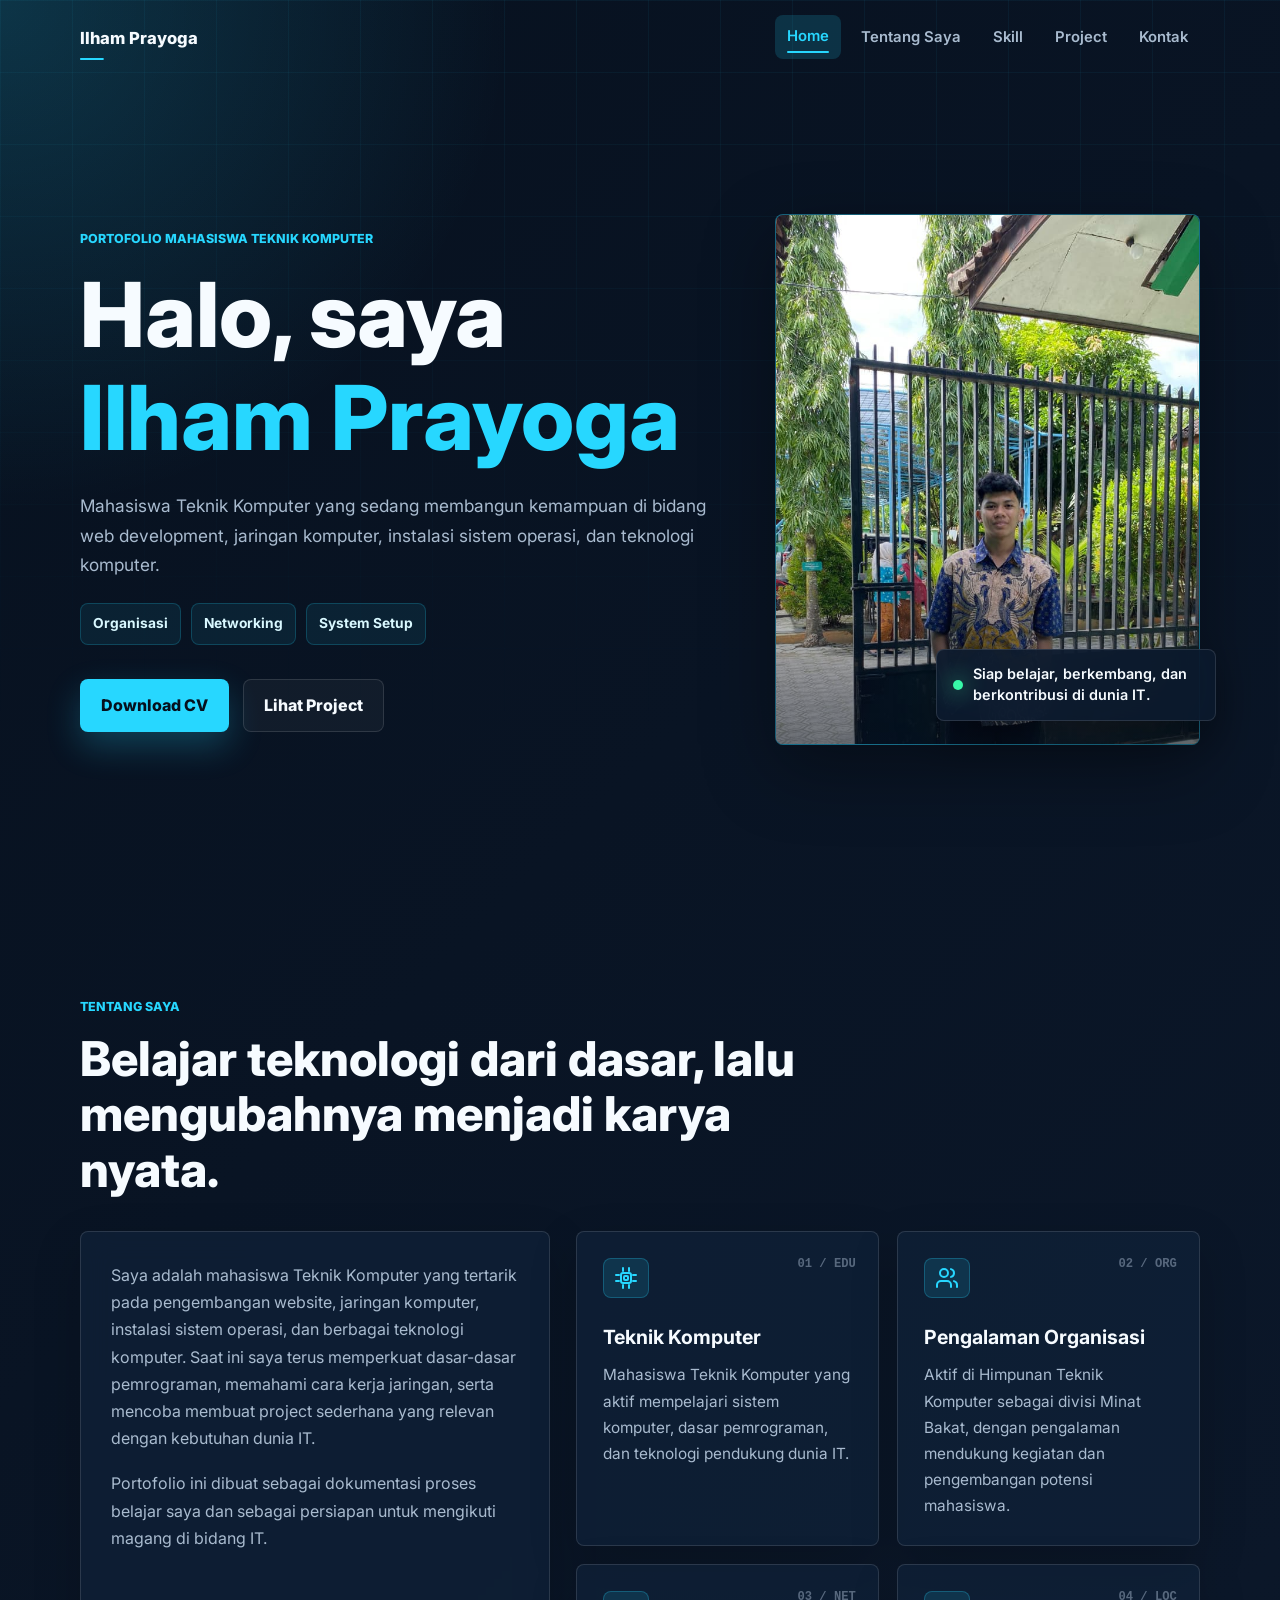
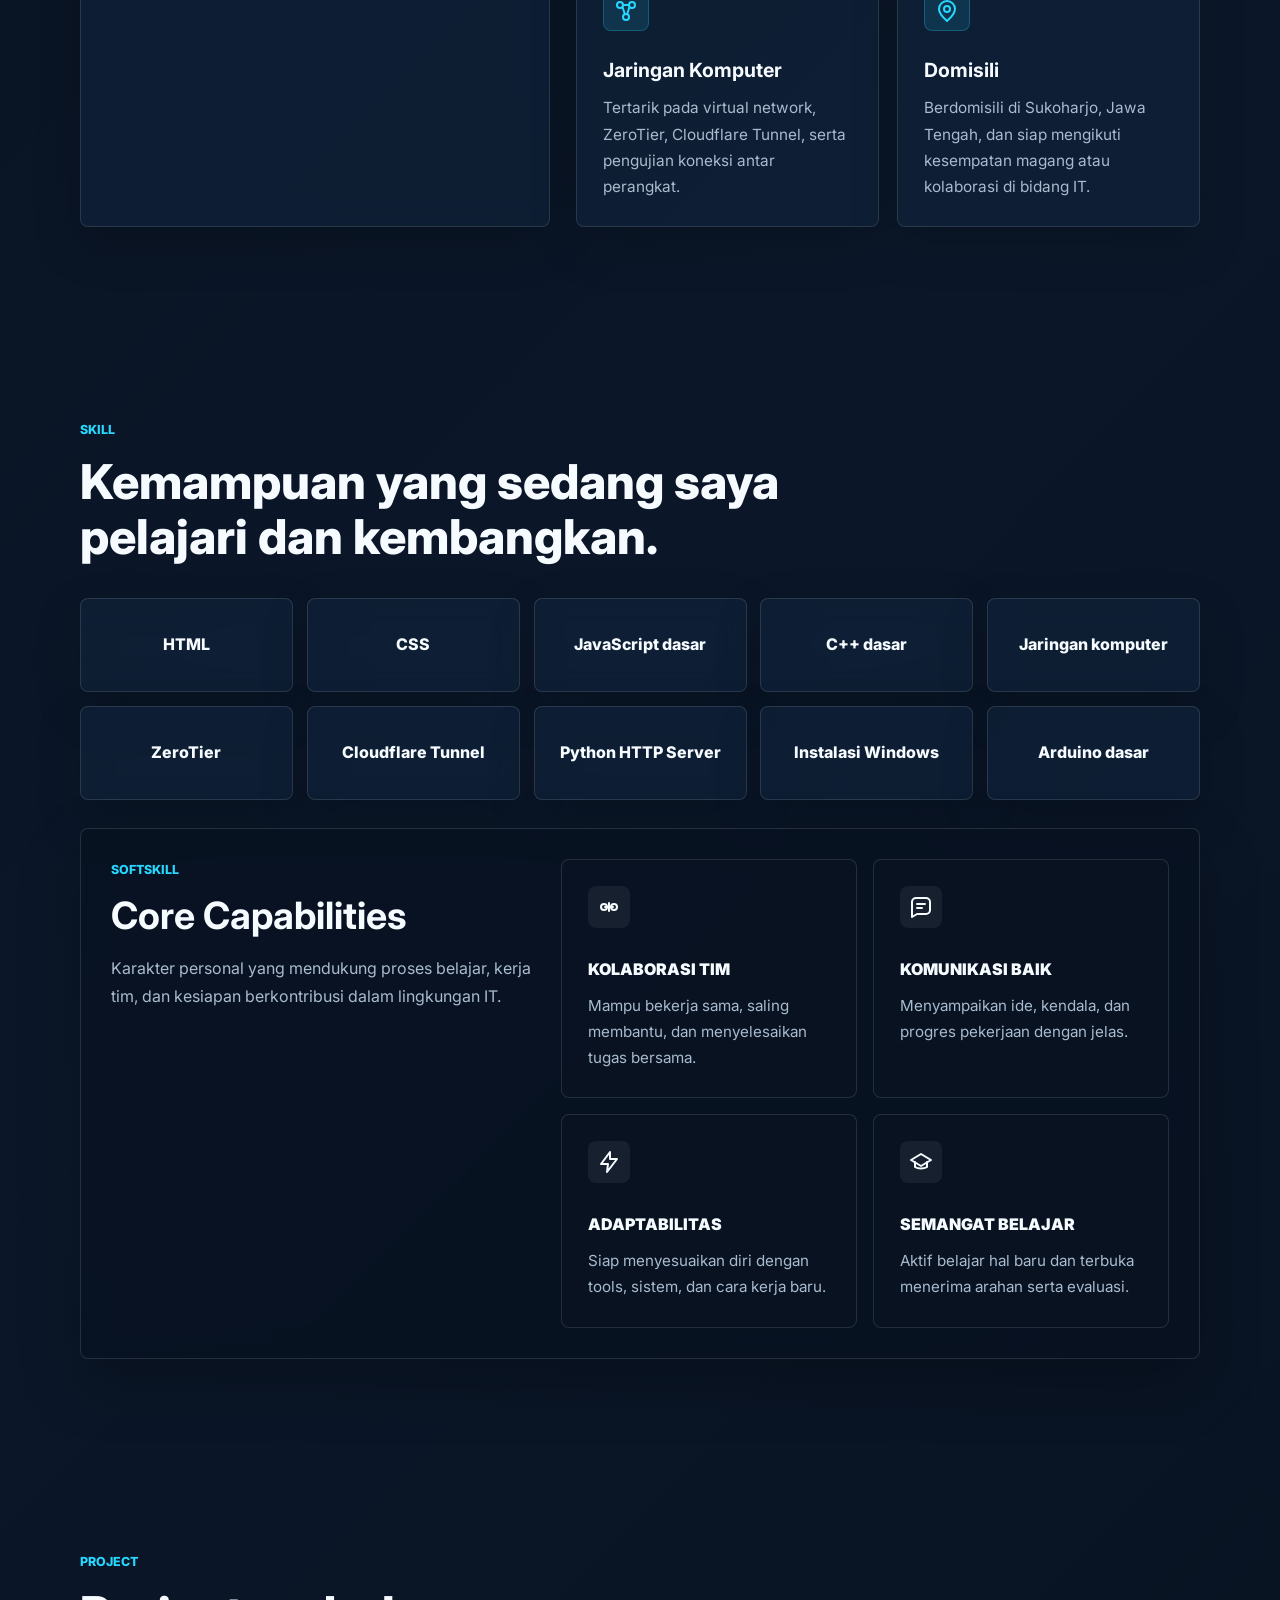
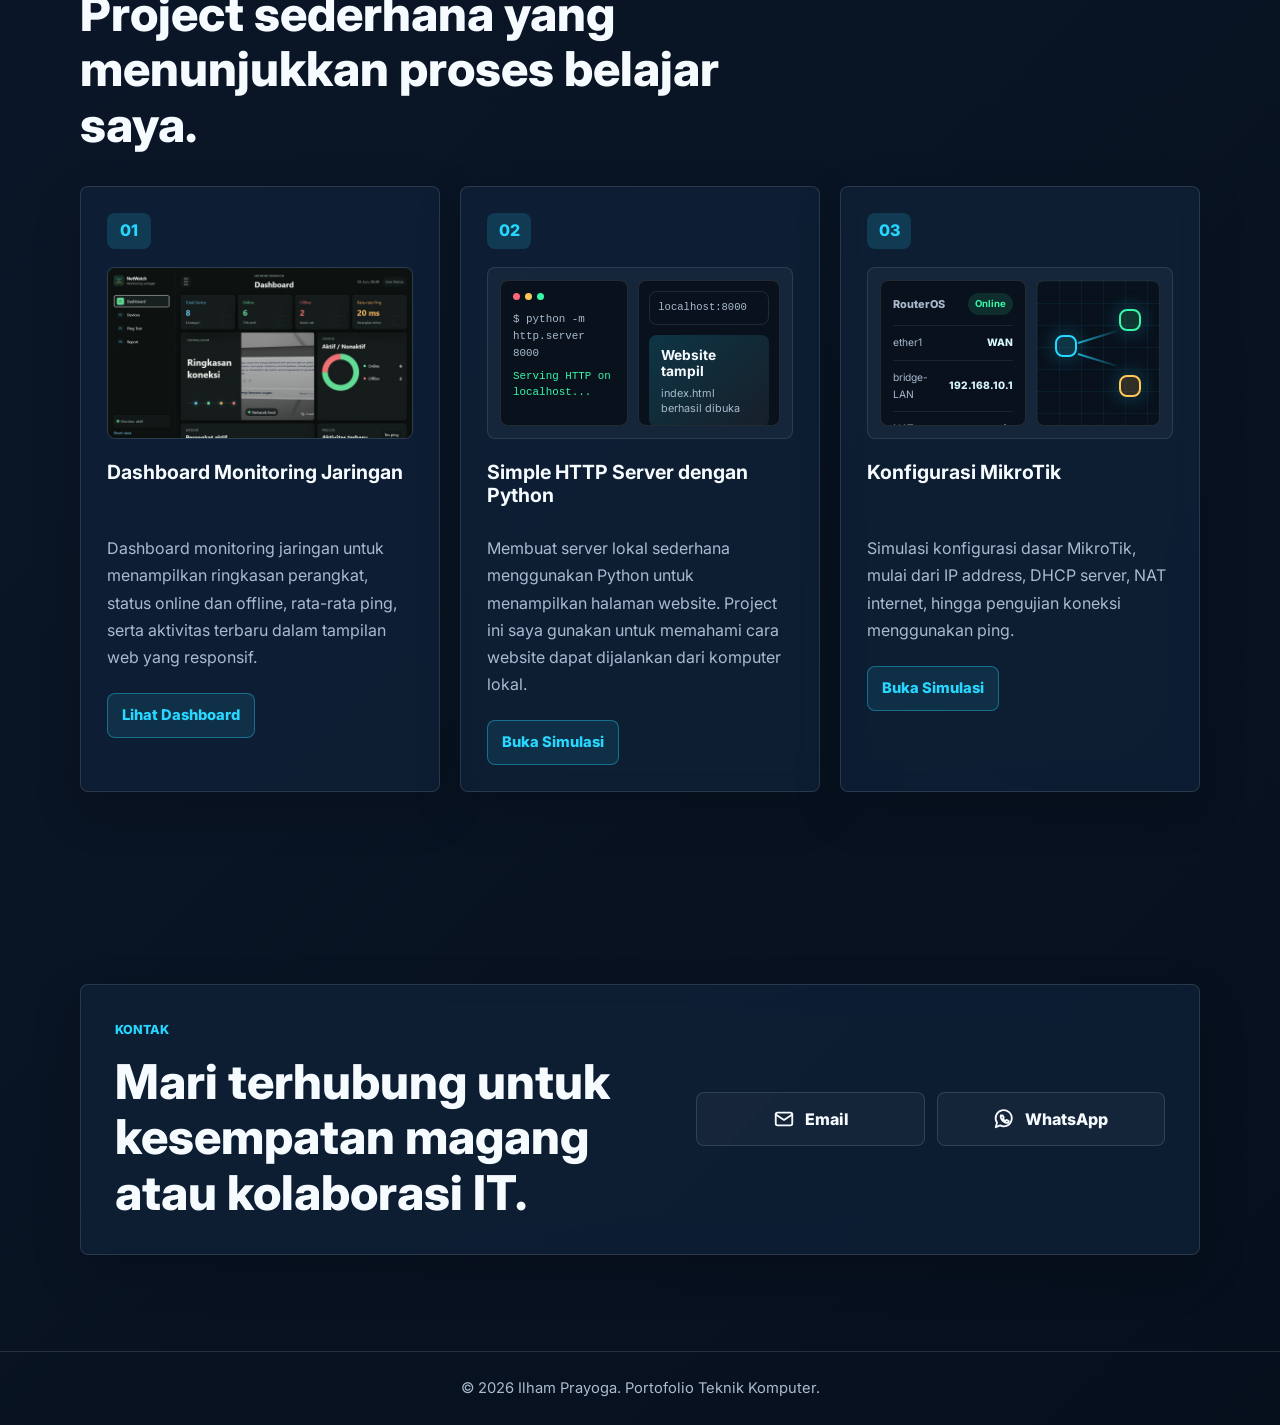
==== index.html @ 969722b9 "Add files via upload" ====
<!DOCTYPE html>
<html lang="id">
<head>
  <meta charset="UTF-8">
  <meta name="viewport" content="width=device-width, initial-scale=1.0">
  <title>Ilham Prayoga | Portofolio Teknik Komputer</title>
  <link rel="preconnect" href="https://fonts.googleapis.com">
  <link rel="preconnect" href="https://fonts.gstatic.com" crossorigin>
  <link href="https://fonts.googleapis.com/css2?family=Inter:wght@400;500;600;700;800&display=swap" rel="stylesheet">
  <link rel="stylesheet" href="style.css">
</head>
<body>
  <div class="scroll-progress" aria-hidden="true"></div>

  <header class="site-header">
    <nav class="navbar">
      <a href="#home" class="brand">Ilham Prayoga</a>

      <button class="menu-toggle" type="button" aria-label="Buka menu" aria-expanded="false">
        <span></span>
        <span></span>
        <span></span>
      </button>

      <div class="nav-links">
        <a href="#home">Home</a>
        <a href="#tentang">Tentang Saya</a>
        <a href="#skill">Skill</a>
        <a href="#project">Project</a>
        <a href="#kontak">Kontak</a>
      </div>
    </nav>
  </header>

  <main>
    <section id="home" class="hero section">
      <div class="hero-content reveal reveal-left">
        <p class="eyebrow">Portofolio Mahasiswa Teknik Komputer</p>
        <h1>Halo, saya <span>Ilham Prayoga</span></h1>
        <p class="hero-description">
          Mahasiswa Teknik Komputer yang sedang membangun kemampuan di bidang web development,
          jaringan komputer, instalasi sistem operasi, dan teknologi komputer.
        </p>

        <div class="hero-tags" aria-label="Fokus pembelajaran">
          <span>Organisasi</span>
          <span>Networking</span>
          <span>System Setup</span>
        </div>

        <div class="hero-actions">
          <a class="btn btn-primary" href="assets/CV%20Ilham%20Prayoga.pdf" download="CV Ilham Prayoga.pdf">Download CV</a>
          <a class="btn btn-secondary" href="#project">Lihat Project</a>
        </div>
      </div>

      <div class="hero-visual reveal reveal-right">
        <div class="profile-frame">
          <img src="assets/profile.jpeg" alt="Foto profil Ilham Prayoga">
        </div>
        <div class="status-card">
          <span class="status-dot"></span>
          Siap belajar, berkembang, dan berkontribusi di dunia IT.
        </div>
      </div>
    </section>

    <section id="tentang" class="section about">
      <div class="section-heading reveal reveal-left">
        <p class="eyebrow">Tentang Saya</p>
        <h2>Belajar teknologi dari dasar, lalu mengubahnya menjadi karya nyata.</h2>
      </div>

      <div class="about-grid">
        <article class="about-text reveal reveal-left">
          <p>
            Saya adalah mahasiswa Teknik Komputer yang tertarik pada pengembangan website,
            jaringan komputer, instalasi sistem operasi, dan berbagai teknologi komputer.
            Saat ini saya terus memperkuat dasar-dasar pemrograman, memahami cara kerja jaringan,
            serta mencoba membuat project sederhana yang relevan dengan kebutuhan dunia IT.
          </p>
          <p>
            Portofolio ini dibuat sebagai dokumentasi proses belajar saya dan sebagai persiapan
            untuk mengikuti magang di bidang IT.
          </p>
        </article>

        <div class="about-points reveal reveal-right" aria-label="Ringkasan profil">
          <article class="about-point-card reveal reveal-scale">
            <span class="point-index">01 / EDU</span>
            <span class="point-icon" aria-hidden="true">
              <svg viewBox="0 0 24 24">
                <rect x="7" y="7" width="10" height="10" rx="2"></rect>
                <rect x="10" y="10" width="4" height="4" rx="1"></rect>
                <path d="M9 2v3"></path>
                <path d="M15 2v3"></path>
                <path d="M9 19v3"></path>
                <path d="M15 19v3"></path>
                <path d="M2 9h3"></path>
                <path d="M2 15h3"></path>
                <path d="M19 9h3"></path>
                <path d="M19 15h3"></path>
              </svg>
            </span>
            <h3>Teknik Komputer</h3>
            <p>
              Mahasiswa Teknik Komputer yang aktif mempelajari sistem komputer,
              dasar pemrograman, dan teknologi pendukung dunia IT.
            </p>
          </article>

          <article class="about-point-card reveal reveal-scale">
            <span class="point-index">02 / ORG</span>
            <span class="point-icon" aria-hidden="true">
              <svg viewBox="0 0 24 24">
                <path d="M16 21v-2a4 4 0 0 0-4-4H6a4 4 0 0 0-4 4v2"></path>
                <circle cx="9" cy="7" r="4"></circle>
                <path d="M22 21v-2a4 4 0 0 0-3-3.87"></path>
                <path d="M16 3.13a4 4 0 0 1 0 7.75"></path>
              </svg>
            </span>
            <h3>Pengalaman Organisasi</h3>
            <p>
              Aktif di Himpunan Teknik Komputer sebagai divisi Minat Bakat,
              dengan pengalaman mendukung kegiatan dan pengembangan potensi mahasiswa.
            </p>
          </article>

          <article class="about-point-card reveal reveal-scale">
            <span class="point-index">03 / NET</span>
            <span class="point-icon" aria-hidden="true">
              <svg viewBox="0 0 24 24">
                <circle cx="6" cy="6" r="3"></circle>
                <circle cx="18" cy="6" r="3"></circle>
                <circle cx="12" cy="18" r="3"></circle>
                <path d="M8.6 8.2 10.8 15"></path>
                <path d="M15.4 8.2 13.2 15"></path>
                <path d="M9 6h6"></path>
              </svg>
            </span>
            <h3>Jaringan Komputer</h3>
            <p>
              Tertarik pada virtual network, ZeroTier, Cloudflare Tunnel,
              serta pengujian koneksi antar perangkat.
            </p>
          </article>

          <article class="about-point-card reveal reveal-scale">
            <span class="point-index">04 / LOC</span>
            <span class="point-icon" aria-hidden="true">
              <svg viewBox="0 0 24 24">
                <path d="M20 10c0 5-8 12-8 12S4 15 4 10a8 8 0 0 1 16 0Z"></path>
                <circle cx="12" cy="10" r="3"></circle>
              </svg>
            </span>
            <h3>Domisili</h3>
            <p>
              Berdomisili di Sukoharjo, Jawa Tengah, dan siap mengikuti kesempatan
              magang atau kolaborasi di bidang IT.
            </p>
          </article>
        </div>
      </div>
    </section>

    <section id="skill" class="section skills">
      <div class="section-heading reveal reveal-left">
        <p class="eyebrow">Skill</p>
        <h2>Kemampuan yang sedang saya pelajari dan kembangkan.</h2>
      </div>

      <div class="skill-grid">
        <div class="skill-card reveal reveal-scale">HTML</div>
        <div class="skill-card reveal reveal-scale">CSS</div>
        <div class="skill-card reveal reveal-scale">JavaScript dasar</div>
        <div class="skill-card reveal reveal-scale">C++ dasar</div>
        <div class="skill-card reveal reveal-scale">Jaringan komputer</div>
        <div class="skill-card reveal reveal-scale">ZeroTier</div>
        <div class="skill-card reveal reveal-scale">Cloudflare Tunnel</div>
        <div class="skill-card reveal reveal-scale">Python HTTP Server</div>
        <div class="skill-card reveal reveal-scale">Instalasi Windows</div>
        <div class="skill-card reveal reveal-scale">Arduino dasar</div>
      </div>

      <div class="softskill-panel reveal reveal-up">
        <div class="softskill-intro">
          <p class="eyebrow">Softskill</p>
          <h3>Core Capabilities</h3>
          <p>
            Karakter personal yang mendukung proses belajar, kerja tim,
            dan kesiapan berkontribusi dalam lingkungan IT.
          </p>
        </div>

        <div class="softskill-grid">
          <article class="softskill-card reveal reveal-scale">
            <span class="softskill-icon" aria-hidden="true">
              <svg viewBox="0 0 24 24">
                <path d="M8 12h8"></path>
                <path d="M12 8v8"></path>
                <circle cx="7" cy="12" r="3"></circle>
                <circle cx="17" cy="12" r="3"></circle>
              </svg>
            </span>
            <h4>Kolaborasi Tim</h4>
            <p>Mampu bekerja sama, saling membantu, dan menyelesaikan tugas bersama.</p>
          </article>

          <article class="softskill-card reveal reveal-scale">
            <span class="softskill-icon" aria-hidden="true">
              <svg viewBox="0 0 24 24">
                <path d="M21 15a4 4 0 0 1-4 4H8l-5 3V7a4 4 0 0 1 4-4h10a4 4 0 0 1 4 4Z"></path>
                <path d="M8 9h8"></path>
                <path d="M8 13h5"></path>
              </svg>
            </span>
            <h4>Komunikasi Baik</h4>
            <p>Menyampaikan ide, kendala, dan progres pekerjaan dengan jelas.</p>
          </article>

          <article class="softskill-card reveal reveal-scale">
            <span class="softskill-icon" aria-hidden="true">
              <svg viewBox="0 0 24 24">
                <path d="M13 2 4 14h7l-1 8 10-13h-7Z"></path>
              </svg>
            </span>
            <h4>Adaptabilitas</h4>
            <p>Siap menyesuaikan diri dengan tools, sistem, dan cara kerja baru.</p>
          </article>

          <article class="softskill-card reveal reveal-scale">
            <span class="softskill-icon" aria-hidden="true">
              <svg viewBox="0 0 24 24">
                <path d="M22 10 12 4 2 10l10 6 10-6Z"></path>
                <path d="M6 12v5c3 2 9 2 12 0v-5"></path>
              </svg>
            </span>
            <h4>Semangat Belajar</h4>
            <p>Aktif belajar hal baru dan terbuka menerima arahan serta evaluasi.</p>
          </article>
        </div>
      </div>
    </section>

    <section id="project" class="section projects">
      <div class="section-heading reveal reveal-left">
        <p class="eyebrow">Project</p>
        <h2>Project sederhana yang menunjukkan proses belajar saya.</h2>
      </div>

      <div class="project-grid">
        <article class="project-card reveal reveal-up">
          <span class="project-number">01</span>
          <div class="project-preview">
            <img src="assets/dashboard.png" alt="Preview dashboard monitoring jaringan NetWatch">
          </div>
          <h3>Dashboard Monitoring Jaringan</h3>
          <p>
            Dashboard monitoring jaringan untuk menampilkan ringkasan perangkat, status online
            dan offline, rata-rata ping, serta aktivitas terbaru dalam tampilan web yang responsif.
          </p>
          <a class="project-link" href="https://monitoring-jaringan-tau.vercel.app/" target="_blank" rel="noopener">
            Lihat Dashboard
          </a>
        </article>

        <article class="project-card reveal reveal-up">
          <span class="project-number">02</span>
          <div class="project-preview server-preview" aria-hidden="true">
            <div class="server-terminal">
              <span></span>
              <span></span>
              <span></span>
              <p>$ python -m http.server 8000</p>
              <p>Serving HTTP on localhost...</p>
            </div>
            <div class="server-browser">
              <div class="mini-address">localhost:8000</div>
              <div class="mini-page">
                <strong>Website tampil</strong>
                <small>index.html berhasil dibuka</small>
              </div>
            </div>
          </div>
          <h3>Simple HTTP Server dengan Python</h3>
          <p>
            Membuat server lokal sederhana menggunakan Python untuk menampilkan halaman website.
            Project ini saya gunakan untuk memahami cara website dapat dijalankan dari komputer lokal.
          </p>
          <a class="project-link" href="simulasi-http-server.html">
            Buka Simulasi
          </a>
        </article>

        <article class="project-card reveal reveal-up">
          <span class="project-number">03</span>
          <div class="project-preview mikrotik-preview" aria-hidden="true">
            <div class="router-panel">
              <div class="router-top">
                <span>RouterOS</span>
                <strong>Online</strong>
              </div>
              <div class="router-row">
                <span>ether1</span>
                <b>WAN</b>
              </div>
              <div class="router-row">
                <span>bridge-LAN</span>
                <b>192.168.10.1</b>
              </div>
              <div class="router-row">
                <span>NAT</span>
                <b>masquerade</b>
              </div>
            </div>
            <div class="router-map">
              <span class="router-node main-node"></span>
              <span class="router-line line-a"></span>
              <span class="router-line line-b"></span>
              <span class="router-node node-a"></span>
              <span class="router-node node-b"></span>
            </div>
          </div>
          <h3>Konfigurasi MikroTik</h3>
          <p>
            Simulasi konfigurasi dasar MikroTik, mulai dari IP address, DHCP server,
            NAT internet, hingga pengujian koneksi menggunakan ping.
          </p>
          <a class="project-link" href="simulasi-mikrotik.html">
            Buka Simulasi
          </a>
        </article>
      </div>
    </section>

    <section id="kontak" class="section contact">
      <div class="contact-panel reveal reveal-scale">
        <div>
          <p class="eyebrow">Kontak</p>
          <h2>Mari terhubung untuk kesempatan magang atau kolaborasi IT.</h2>
        </div>

        <div class="contact-links">
          <a href="https://mail.google.com/mail/?view=cm&fs=1&to=ilhamprayoga233@gmail.com" target="_blank" rel="noopener">
            <svg viewBox="0 0 24 24" aria-hidden="true">
              <rect x="3" y="5" width="18" height="14" rx="2"></rect>
              <path d="m3 7 9 6 9-6"></path>
            </svg>
            Email
          </a>
          <a href="https://wa.me/6283840538680" target="_blank" rel="noopener">
            <svg viewBox="0 0 24 24" aria-hidden="true">
              <path d="M3 21 4.4 16.1A8.8 8.8 0 1 1 7.7 19L3 21Z"></path>
              <path d="M9.2 8.7c.2-.5.4-.5.7-.5h.5c.2 0 .4.1.5.4l.7 1.6c.1.3.1.5-.1.7l-.4.5c-.1.1-.2.3 0 .5.5.9 1.3 1.7 2.3 2.2.2.1.4.1.5-.1l.6-.7c.2-.2.4-.2.7-.1l1.6.8c.3.1.4.3.4.6v.4c0 .4-.2.7-.5.9-.6.4-1.5.5-2.5.2-2.7-.8-4.9-3-5.7-5.7-.3-1-.2-1.8.2-2.5Z"></path>
            </svg>
            WhatsApp
          </a>
        </div>
      </div>
    </section>
  </main>

  <footer class="footer">
    <p>&copy; 2026 Ilham Prayoga. Portofolio Teknik Komputer.</p>
  </footer>

  <script src="script.js"></script>
</body>
</html>
---- style.css ----
:root {
  --bg: #07111f;
  --bg-soft: #0c1a2e;
  --panel: #10223a;
  --panel-light: #173453;
  --text: #f6fbff;
  --muted: #a9bbcf;
  --cyan: #27d7ff;
  --cyan-soft: rgba(39, 215, 255, 0.16);
  --line: rgba(255, 255, 255, 0.12);
  --shadow: 0 24px 70px rgba(0, 0, 0, 0.34);
  --smooth: cubic-bezier(0.22, 1, 0.36, 1);
}

* {
  box-sizing: border-box;
  margin: 0;
  padding: 0;
}

html {
  scroll-behavior: smooth;
}

body {
  position: relative;
  overflow-x: hidden;
  min-height: 100vh;
  background:
    radial-gradient(circle at top left, rgba(39, 215, 255, 0.18), transparent 32rem),
    linear-gradient(135deg, #07111f 0%, #0b1729 48%, #06101d 100%);
  color: var(--text);
  font-family: "Inter", Arial, sans-serif;
  line-height: 1.7;
}

body::before {
  position: fixed;
  inset: 0;
  z-index: 0;
  pointer-events: none;
  content: "";
  background-image:
    linear-gradient(rgba(39, 215, 255, 0.08) 1px, transparent 1px),
    linear-gradient(90deg, rgba(39, 215, 255, 0.08) 1px, transparent 1px);
  background-size: 72px 72px;
  mask-image: linear-gradient(180deg, rgba(0, 0, 0, 0.7), transparent 82%);
}

body.menu-open {
  overflow: hidden;
}

a {
  color: inherit;
  text-decoration: none;
}

img,
video {
  display: block;
  max-width: 100%;
}

main,
.footer {
  position: relative;
  z-index: 1;
}

.scroll-progress {
  position: fixed;
  top: 0;
  left: 0;
  z-index: 200;
  width: 100%;
  height: 3px;
  background: linear-gradient(90deg, var(--cyan), #8bf3ff);
  box-shadow: 0 0 18px rgba(39, 215, 255, 0.62);
  transform: scaleX(0);
  transform-origin: left;
}

.site-header {
  position: fixed;
  top: 0;
  z-index: 100;
  width: 100%;
  border-bottom: 1px solid transparent;
  transition: background 0.35s ease, border-color 0.35s ease, box-shadow 0.35s ease;
}

.site-header.scrolled {
  background: rgba(7, 17, 31, 0.88);
  border-color: var(--line);
  box-shadow: 0 14px 38px rgba(0, 0, 0, 0.24);
  backdrop-filter: blur(18px);
}

.navbar {
  display: flex;
  align-items: center;
  justify-content: space-between;
  width: min(1120px, calc(100% - 40px));
  height: 76px;
  margin: 0 auto;
}

.brand {
  position: relative;
  color: var(--text);
  font-size: 1.04rem;
  font-weight: 800;
  letter-spacing: 0;
}

.brand::after {
  position: absolute;
  left: 0;
  bottom: -8px;
  width: 34px;
  height: 2px;
  border-radius: 999px;
  background: var(--cyan);
  content: "";
  transform: scaleX(0.7);
  transform-origin: left;
  transition: transform 0.28s var(--smooth), width 0.28s var(--smooth);
}

.brand:hover::after {
  width: 100%;
  transform: scaleX(1);
}

.nav-links {
  display: flex;
  align-items: center;
  gap: 8px;
}

.nav-links a {
  position: relative;
  overflow: hidden;
  border-radius: 8px;
  color: var(--muted);
  font-size: 0.93rem;
  font-weight: 600;
  padding: 9px 12px;
  transition: color 0.24s ease, background 0.24s ease, transform 0.24s var(--smooth);
}

.nav-links a::after {
  position: absolute;
  left: 12px;
  right: 12px;
  bottom: 6px;
  height: 2px;
  border-radius: 999px;
  background: currentColor;
  content: "";
  transform: scaleX(0);
  transform-origin: left;
  transition: transform 0.28s var(--smooth);
}

.nav-links a:hover,
.nav-links a.active {
  background: var(--cyan-soft);
  color: var(--cyan);
  transform: translateY(-1px);
}

.nav-links a:hover::after,
.nav-links a.active::after {
  transform: scaleX(1);
}

.menu-toggle {
  display: none;
  width: 42px;
  height: 42px;
  border: 1px solid var(--line);
  border-radius: 8px;
  background: rgba(255, 255, 255, 0.04);
  cursor: pointer;
  transition: border-color 0.2s ease, background 0.2s ease;
}

.menu-toggle:hover {
  border-color: rgba(39, 215, 255, 0.5);
  background: var(--cyan-soft);
}

.menu-toggle span {
  display: block;
  width: 18px;
  height: 2px;
  margin: 4px auto;
  border-radius: 999px;
  background: var(--text);
  transition: transform 0.2s ease, opacity 0.2s ease;
}

.menu-toggle.active span:nth-child(1) {
  transform: translateY(6px) rotate(45deg);
}

.menu-toggle.active span:nth-child(2) {
  opacity: 0;
}

.menu-toggle.active span:nth-child(3) {
  transform: translateY(-6px) rotate(-45deg);
}

.section {
  width: min(1120px, calc(100% - 40px));
  margin: 0 auto;
  padding: 96px 0;
}

.hero {
  display: grid;
  grid-template-columns: minmax(0, 1.08fr) minmax(300px, 0.72fr);
  align-items: center;
  gap: 58px;
  min-height: 100vh;
  padding-top: 132px;
  padding-bottom: 72px;
}

.eyebrow {
  margin-bottom: 14px;
  color: var(--cyan);
  font-size: 0.78rem;
  font-weight: 800;
  letter-spacing: 0;
  text-transform: uppercase;
}

h1,
h2,
h3 {
  line-height: 1.15;
}

h1 {
  max-width: 760px;
  font-size: clamp(2.7rem, 7vw, 5.6rem);
  font-weight: 800;
}

h1 span {
  color: var(--cyan);
}

.hero-description {
  max-width: 640px;
  margin-top: 22px;
  color: var(--muted);
  font-size: 1.08rem;
}

.hero-actions {
  display: flex;
  flex-wrap: wrap;
  gap: 14px;
  margin-top: 34px;
}

.btn {
  position: relative;
  overflow: hidden;
  display: inline-flex;
  align-items: center;
  justify-content: center;
  min-height: 48px;
  border: 1px solid transparent;
  border-radius: 8px;
  font-weight: 800;
  padding: 12px 20px;
  transition: transform 0.24s var(--smooth), border-color 0.24s ease, background 0.24s ease, box-shadow 0.24s ease;
}

.btn::after {
  position: absolute;
  top: 0;
  left: -120%;
  width: 70%;
  height: 100%;
  background: linear-gradient(90deg, transparent, rgba(255, 255, 255, 0.34), transparent);
  content: "";
  transform: skewX(-18deg);
  transition: left 0.58s var(--smooth);
}

.btn:hover {
  transform: translateY(-3px);
}

.btn:hover::after {
  left: 130%;
}

.btn-primary {
  background: var(--cyan);
  color: #06101d;
  box-shadow: 0 14px 34px rgba(39, 215, 255, 0.24);
}

.btn-primary:hover {
  box-shadow: 0 18px 42px rgba(39, 215, 255, 0.34);
}

.btn-secondary {
  border-color: var(--line);
  background: rgba(255, 255, 255, 0.04);
  color: var(--text);
}

.hero-tags {
  display: flex;
  flex-wrap: wrap;
  gap: 10px;
  margin-top: 24px;
}

.hero-tags span {
  border: 1px solid rgba(39, 215, 255, 0.2);
  border-radius: 8px;
  background: rgba(39, 215, 255, 0.08);
  color: #d9f8ff;
  font-size: 0.86rem;
  font-weight: 700;
  padding: 8px 12px;
  transition: border-color 0.22s ease, color 0.22s ease, transform 0.22s var(--smooth);
}

.hero-tags span:hover {
  border-color: rgba(39, 215, 255, 0.52);
  color: var(--cyan);
  transform: translateY(-2px);
}

.hero-visual {
  position: relative;
}

.profile-frame {
  position: relative;
  overflow: hidden;
  border: 1px solid rgba(39, 215, 255, 0.34);
  border-radius: 8px;
  background: linear-gradient(145deg, rgba(39, 215, 255, 0.18), rgba(255, 255, 255, 0.04));
  box-shadow: var(--shadow);
  aspect-ratio: 4 / 5;
  transform: perspective(900px) rotateX(var(--tilt-y, 0deg)) rotateY(var(--tilt-x, 0deg));
  transition: transform 0.22s var(--smooth), box-shadow 0.22s ease;
}

.profile-frame::before {
  position: absolute;
  inset: 0;
  z-index: 2;
  background: linear-gradient(105deg, transparent 25%, rgba(255, 255, 255, 0.2), transparent 54%);
  content: "";
  transform: translateX(-130%);
  animation: frameSweep 5.2s ease-in-out infinite;
}

.profile-frame::after {
  position: absolute;
  inset: 0;
  z-index: 1;
  content: "";
  background: linear-gradient(180deg, transparent 54%, rgba(7, 17, 31, 0.58));
}

.profile-frame img {
  width: 100%;
  height: 100%;
  object-fit: cover;
  object-position: center top;
  transition: transform 0.6s var(--smooth);
}

.profile-frame:hover img {
  transform: scale(1.035);
}

.status-card {
  position: absolute;
  right: -16px;
  bottom: 24px;
  display: flex;
  align-items: center;
  gap: 10px;
  max-width: 280px;
  border: 1px solid var(--line);
  border-radius: 8px;
  background: rgba(12, 26, 46, 0.9);
  box-shadow: 0 18px 42px rgba(0, 0, 0, 0.3);
  color: var(--text);
  font-size: 0.9rem;
  font-weight: 600;
  line-height: 1.45;
  padding: 14px 16px;
  backdrop-filter: blur(16px);
  animation: statusFloat 4.5s ease-in-out infinite;
}

.status-dot {
  flex: 0 0 auto;
  width: 10px;
  height: 10px;
  border-radius: 999px;
  background: #38f7a7;
  box-shadow: 0 0 22px #38f7a7;
  animation: pulseDot 1.9s ease-in-out infinite;
}

.section-heading {
  max-width: 720px;
  margin-bottom: 34px;
}

.section-heading h2,
.contact-panel h2 {
  font-size: clamp(1.8rem, 4vw, 3rem);
  font-weight: 800;
}

.about-grid {
  display: grid;
  grid-template-columns: minmax(0, 0.86fr) minmax(360px, 1.14fr);
  gap: 26px;
  align-items: stretch;
}

.about-text,
.about-point-card,
.skill-card,
.project-card,
.contact-panel {
  border: 1px solid var(--line);
  border-radius: 8px;
  background: rgba(16, 34, 58, 0.72);
  box-shadow: 0 18px 48px rgba(0, 0, 0, 0.18);
  backdrop-filter: blur(14px);
}

.about-text {
  padding: 30px;
}

.about-text p {
  color: var(--muted);
  font-size: 1rem;
}

.about-text p + p {
  margin-top: 18px;
}

.about-points {
  display: grid;
  grid-template-columns: repeat(2, minmax(0, 1fr));
  gap: 18px;
}

.about-point-card {
  position: relative;
  overflow: hidden;
  min-height: 246px;
  padding: 26px;
  transition: transform 0.3s var(--smooth), border-color 0.3s ease, background 0.3s ease, box-shadow 0.3s ease;
}

.about-point-card:hover {
  transform: translateY(-8px);
  border-color: rgba(39, 215, 255, 0.52);
  background: rgba(23, 52, 83, 0.86);
  box-shadow: 0 26px 54px rgba(0, 0, 0, 0.25);
}

.point-index {
  position: absolute;
  top: 22px;
  right: 22px;
  color: rgba(169, 187, 207, 0.48);
  font-family: Consolas, "Courier New", monospace;
  font-size: 0.76rem;
  font-weight: 700;
  letter-spacing: 0;
}

.point-icon {
  display: inline-flex;
  align-items: center;
  justify-content: center;
  width: 46px;
  height: 40px;
  margin-bottom: 28px;
  border: 1px solid rgba(39, 215, 255, 0.25);
  border-radius: 8px;
  background: rgba(39, 215, 255, 0.12);
  color: var(--cyan);
  transition: transform 0.28s var(--smooth), background 0.28s ease, border-color 0.28s ease;
}

.point-icon svg {
  width: 24px;
  height: 24px;
  fill: none;
  stroke: currentColor;
  stroke-linecap: round;
  stroke-linejoin: round;
  stroke-width: 2;
}

.about-point-card:hover .point-icon {
  border-color: rgba(39, 215, 255, 0.56);
  background: rgba(39, 215, 255, 0.2);
  transform: translateY(-3px) rotate(-2deg);
}

.about-point-card h3 {
  margin-bottom: 14px;
  font-size: 1.22rem;
}

.about-point-card p {
  color: var(--muted);
  font-size: 0.96rem;
}

.skill-grid {
  display: grid;
  grid-template-columns: repeat(5, minmax(0, 1fr));
  gap: 14px;
}

.skill-card {
  position: relative;
  overflow: hidden;
  display: grid;
  min-height: 94px;
  place-items: center;
  color: var(--text);
  font-weight: 800;
  padding: 18px;
  text-align: center;
  transition: transform 0.28s var(--smooth), border-color 0.28s ease, background 0.28s ease, box-shadow 0.28s ease;
}

.skill-card::before,
.about-point-card::before,
.project-card::before,
.contact-panel::before {
  position: absolute;
  inset: 0;
  pointer-events: none;
  background: linear-gradient(135deg, rgba(39, 215, 255, 0.14), transparent 42%);
  content: "";
  opacity: 0;
  transition: opacity 0.28s ease;
}

.skill-card:hover {
  transform: translateY(-7px) scale(1.02);
  border-color: rgba(39, 215, 255, 0.5);
  background: rgba(23, 52, 83, 0.86);
  box-shadow: 0 22px 50px rgba(0, 0, 0, 0.24);
}

.skill-card:hover::before,
.about-point-card:hover::before,
.project-card:hover::before,
.contact-panel:hover::before {
  opacity: 1;
}

.softskill-panel {
  display: grid;
  grid-template-columns: minmax(260px, 0.82fr) minmax(360px, 1.18fr);
  gap: 28px;
  margin-top: 28px;
  border: 1px solid var(--line);
  border-radius: 8px;
  background: rgba(7, 17, 31, 0.62);
  box-shadow: 0 24px 62px rgba(0, 0, 0, 0.24);
  padding: 30px;
  backdrop-filter: blur(14px);
}

.softskill-intro h3 {
  margin-bottom: 18px;
  font-size: clamp(1.6rem, 3vw, 2.35rem);
}

.softskill-intro p:not(.eyebrow) {
  max-width: 420px;
  color: var(--muted);
}

.softskill-grid {
  display: grid;
  grid-template-columns: repeat(2, minmax(0, 1fr));
  gap: 16px;
}

.softskill-card {
  position: relative;
  overflow: hidden;
  min-height: 214px;
  border: 1px solid var(--line);
  border-radius: 8px;
  background: rgba(10, 20, 34, 0.68);
  padding: 26px;
  transition: transform 0.3s var(--smooth), border-color 0.3s ease, background 0.3s ease, box-shadow 0.3s ease;
}

.softskill-card::before {
  position: absolute;
  inset: 0;
  pointer-events: none;
  background: linear-gradient(135deg, rgba(39, 215, 255, 0.13), transparent 44%);
  content: "";
  opacity: 0;
  transition: opacity 0.28s ease;
}

.softskill-card:hover {
  transform: translateY(-8px);
  border-color: rgba(39, 215, 255, 0.52);
  background: rgba(18, 39, 63, 0.84);
  box-shadow: 0 24px 52px rgba(0, 0, 0, 0.26);
}

.softskill-card:hover::before {
  opacity: 1;
}

.softskill-icon {
  position: relative;
  z-index: 1;
  display: inline-flex;
  align-items: center;
  justify-content: center;
  width: 42px;
  height: 42px;
  margin-bottom: 28px;
  border-radius: 8px;
  background: rgba(255, 255, 255, 0.06);
  color: var(--text);
  transition: background 0.28s ease, color 0.28s ease, transform 0.28s var(--smooth);
}

.softskill-icon svg {
  width: 24px;
  height: 24px;
  fill: none;
  stroke: currentColor;
  stroke-linecap: round;
  stroke-linejoin: round;
  stroke-width: 2;
}

.softskill-card:hover .softskill-icon {
  background: rgba(39, 215, 255, 0.15);
  color: var(--cyan);
  transform: translateY(-3px) rotate(-2deg);
}

.softskill-card h4 {
  position: relative;
  z-index: 1;
  margin-bottom: 10px;
  font-size: 1rem;
  font-weight: 900;
  letter-spacing: 0;
  text-transform: uppercase;
}

.softskill-card p {
  position: relative;
  z-index: 1;
  color: var(--muted);
  font-size: 0.95rem;
}

.project-grid {
  display: grid;
  grid-template-columns: repeat(3, minmax(0, 1fr));
  gap: 20px;
}

.project-card {
  position: relative;
  overflow: hidden;
  min-height: 315px;
  padding: 26px;
  transition: transform 0.3s var(--smooth), border-color 0.3s ease, background 0.3s ease, box-shadow 0.3s ease;
}

.project-card:hover {
  transform: translateY(-10px);
  border-color: rgba(39, 215, 255, 0.5);
  background: rgba(23, 52, 83, 0.86);
  box-shadow: 0 28px 58px rgba(0, 0, 0, 0.26);
}

.project-number {
  display: inline-flex;
  align-items: center;
  justify-content: center;
  width: 44px;
  height: 36px;
  margin-bottom: 24px;
  border-radius: 8px;
  background: var(--cyan-soft);
  color: var(--cyan);
  font-weight: 800;
  transition: transform 0.28s var(--smooth), background 0.28s ease;
}

.project-card:hover .project-number {
  background: rgba(39, 215, 255, 0.24);
  transform: translateY(-2px) rotate(-2deg);
}

.project-preview {
  position: relative;
  overflow: hidden;
  margin: -6px 0 22px;
  border: 1px solid rgba(255, 255, 255, 0.1);
  border-radius: 8px;
  background: rgba(255, 255, 255, 0.04);
  aspect-ratio: 16 / 9;
}

.project-preview img {
  width: 100%;
  height: 100%;
  object-fit: cover;
  object-position: left top;
  transition: transform 0.65s var(--smooth), filter 0.65s ease;
}

.project-card:hover .project-preview img {
  filter: saturate(1.08) contrast(1.05);
  transform: scale(1.045);
}

.server-preview {
  display: grid;
  grid-template-columns: 0.95fr 1.05fr;
  gap: 10px;
  padding: 12px;
}

.server-terminal,
.server-browser {
  overflow: hidden;
  border: 1px solid rgba(255, 255, 255, 0.1);
  border-radius: 8px;
  background: rgba(6, 12, 21, 0.76);
}

.server-terminal {
  position: relative;
  padding: 30px 12px 12px;
}

.server-terminal span {
  position: absolute;
  top: 12px;
  width: 7px;
  height: 7px;
  border-radius: 999px;
  background: var(--muted);
}

.server-terminal span:nth-child(1) {
  left: 12px;
  background: #ff6678;
}

.server-terminal span:nth-child(2) {
  left: 24px;
  background: #ffc857;
}

.server-terminal span:nth-child(3) {
  left: 36px;
  background: #38f7a7;
}

.server-terminal p {
  color: #d9f8ff;
  font-family: Consolas, "Courier New", monospace;
  font-size: 0.68rem;
  line-height: 1.55;
}

.server-terminal p + p {
  color: var(--green, #38f7a7);
  margin-top: 6px;
}

.server-browser {
  padding: 10px;
}

.mini-address {
  overflow: hidden;
  margin-bottom: 10px;
  border: 1px solid rgba(255, 255, 255, 0.1);
  border-radius: 8px;
  color: var(--muted);
  font-family: Consolas, "Courier New", monospace;
  font-size: 0.66rem;
  padding: 7px 8px;
  text-overflow: ellipsis;
  white-space: nowrap;
}

.mini-page {
  display: flex;
  flex-direction: column;
  justify-content: center;
  min-height: 86px;
  border-radius: 8px;
  background: linear-gradient(135deg, rgba(39, 215, 255, 0.18), rgba(255, 255, 255, 0.06));
  padding: 12px;
}

.mini-page strong {
  color: var(--text);
  font-size: 0.86rem;
  line-height: 1.2;
}

.mini-page small {
  margin-top: 6px;
  color: var(--muted);
  font-size: 0.68rem;
  line-height: 1.35;
}

.mikrotik-preview {
  display: grid;
  grid-template-columns: 1.08fr 0.92fr;
  gap: 10px;
  padding: 12px;
}

.router-panel,
.router-map {
  overflow: hidden;
  border: 1px solid rgba(255, 255, 255, 0.1);
  border-radius: 8px;
  background: rgba(6, 12, 21, 0.76);
}

.router-panel {
  padding: 12px;
}

.router-top {
  display: flex;
  align-items: center;
  justify-content: space-between;
  gap: 8px;
  margin-bottom: 10px;
}

.router-top span {
  color: var(--muted);
  font-size: 0.68rem;
  font-weight: 800;
}

.router-top strong {
  border-radius: 999px;
  background: rgba(56, 247, 167, 0.12);
  color: #38f7a7;
  font-size: 0.6rem;
  padding: 3px 7px;
}

.router-row {
  display: flex;
  align-items: center;
  justify-content: space-between;
  gap: 8px;
  border-top: 1px solid rgba(255, 255, 255, 0.08);
  color: var(--muted);
  font-size: 0.64rem;
  padding: 8px 0;
}

.router-row b {
  color: #d9f8ff;
  font-weight: 800;
}

.router-map {
  position: relative;
  min-height: 132px;
  background:
    linear-gradient(rgba(39, 215, 255, 0.06) 1px, transparent 1px),
    linear-gradient(90deg, rgba(39, 215, 255, 0.06) 1px, transparent 1px),
    rgba(6, 12, 21, 0.76);
  background-size: 22px 22px;
}

.router-node,
.router-line {
  position: absolute;
  display: block;
}

.router-node {
  width: 22px;
  height: 22px;
  border: 2px solid var(--cyan);
  border-radius: 8px;
  background: rgba(39, 215, 255, 0.18);
  box-shadow: 0 0 20px rgba(39, 215, 255, 0.32);
}

.main-node {
  top: 54px;
  left: 18px;
}

.node-a {
  top: 28px;
  right: 18px;
  border-color: #38f7a7;
  background: rgba(56, 247, 167, 0.16);
}

.node-b {
  right: 18px;
  bottom: 28px;
  border-color: #ffc857;
  background: rgba(255, 200, 87, 0.16);
}

.router-line {
  left: 41px;
  width: calc(100% - 82px);
  height: 2px;
  background: linear-gradient(90deg, rgba(39, 215, 255, 0.75), rgba(39, 215, 255, 0.08));
  transform-origin: left;
}

.line-a {
  top: 61px;
  transform: rotate(-17deg);
}

.line-b {
  top: 72px;
  transform: rotate(17deg);
}

.project-card h3 {
  min-height: 58px;
  margin-bottom: 16px;
  font-size: 1.22rem;
}

.project-card p {
  color: var(--muted);
}

.project-link {
  display: inline-flex;
  align-items: center;
  justify-content: center;
  min-height: 42px;
  margin-top: 22px;
  border: 1px solid rgba(39, 215, 255, 0.38);
  border-radius: 8px;
  background: rgba(39, 215, 255, 0.1);
  color: var(--cyan);
  font-size: 0.92rem;
  font-weight: 800;
  padding: 9px 14px;
  transition: transform 0.24s var(--smooth), background 0.24s ease, border-color 0.24s ease;
}

.project-link:hover {
  transform: translateY(-2px);
  border-color: rgba(39, 215, 255, 0.62);
  background: rgba(39, 215, 255, 0.18);
}

.contact-panel {
  position: relative;
  overflow: hidden;
  display: grid;
  grid-template-columns: 1fr 0.85fr;
  gap: 30px;
  align-items: center;
  padding: 34px;
}

.contact-links {
  display: grid;
  grid-template-columns: repeat(2, minmax(0, 1fr));
  gap: 12px;
}

.contact-links a {
  display: flex;
  align-items: center;
  justify-content: center;
  gap: 10px;
  min-height: 54px;
  border: 1px solid var(--line);
  border-radius: 8px;
  background: rgba(255, 255, 255, 0.04);
  color: var(--text);
  font-weight: 800;
  transition: transform 0.24s var(--smooth), color 0.24s ease, border-color 0.24s ease, background 0.24s ease;
}

.contact-links svg {
  width: 22px;
  height: 22px;
  fill: none;
  stroke: currentColor;
  stroke-linecap: round;
  stroke-linejoin: round;
  stroke-width: 2;
}

.contact-links a:hover {
  transform: translateY(-3px);
  border-color: rgba(39, 215, 255, 0.52);
  background: rgba(39, 215, 255, 0.08);
  color: var(--cyan);
}

.footer {
  border-top: 1px solid var(--line);
  color: var(--muted);
  font-size: 0.92rem;
  padding: 24px 20px;
  text-align: center;
}

.reveal {
  opacity: 0;
  filter: blur(10px);
  transform: translate3d(0, 34px, 0) scale(0.98);
  transition: opacity 0.78s var(--smooth), transform 0.78s var(--smooth), filter 0.78s ease;
  transition-delay: var(--delay, 0ms);
  will-change: opacity, transform, filter;
}

.reveal-left {
  transform: translate3d(-42px, 18px, 0) scale(0.98);
}

.reveal-right {
  transform: translate3d(42px, 18px, 0) scale(0.98);
}

.reveal-scale {
  transform: translate3d(0, 24px, 0) scale(0.92);
}

.reveal-up {
  transform: translate3d(0, 46px, 0) scale(0.96);
}

.reveal.visible {
  opacity: 1;
  filter: blur(0);
  transform: translate3d(0, 0, 0) scale(1);
}

@keyframes frameSweep {
  0%,
  56% {
    transform: translateX(-130%);
  }

  76%,
  100% {
    transform: translateX(130%);
  }
}

@keyframes statusFloat {
  0%,
  100% {
    transform: translateY(0);
  }

  50% {
    transform: translateY(-8px);
  }
}

@keyframes pulseDot {
  0%,
  100% {
    transform: scale(1);
    box-shadow: 0 0 18px #38f7a7;
  }

  50% {
    transform: scale(1.24);
    box-shadow: 0 0 28px #38f7a7;
  }
}

@media (max-width: 920px) {
  .hero,
  .about-grid,
  .softskill-panel,
  .contact-panel {
    grid-template-columns: 1fr;
  }

  .hero {
    gap: 42px;
    min-height: auto;
  }

  .hero-visual {
    width: min(420px, 100%);
  }

  .skill-grid {
    grid-template-columns: repeat(2, minmax(0, 1fr));
  }

  .project-grid {
    grid-template-columns: 1fr;
  }

  .project-card {
    min-height: auto;
  }

  .project-card h3 {
    min-height: 0;
  }
}

@media (max-width: 720px) {
  .navbar {
    width: min(100% - 28px, 1120px);
    height: 68px;
  }

  .menu-toggle {
    display: block;
  }

  .nav-links {
    position: fixed;
    top: 68px;
    left: 14px;
    right: 14px;
    display: grid;
    gap: 6px;
    border: 1px solid var(--line);
    border-radius: 8px;
    background: rgba(7, 17, 31, 0.96);
    box-shadow: var(--shadow);
    padding: 12px;
    transform: translateY(-18px);
    opacity: 0;
    pointer-events: none;
    transition: opacity 0.2s ease, transform 0.2s ease;
    backdrop-filter: blur(18px);
  }

  .nav-links.open {
    transform: translateY(0);
    opacity: 1;
    pointer-events: auto;
  }

  .nav-links a {
    padding: 12px;
  }

  .section {
    width: min(100% - 28px, 1120px);
    padding: 72px 0;
  }

  .hero {
    padding-top: 108px;
  }

  h1 {
    font-size: 2.8rem;
  }

  .hero-actions {
    align-items: stretch;
    flex-direction: column;
  }

  .btn {
    width: 100%;
  }

  .status-card {
    position: static;
    max-width: none;
    margin-top: 12px;
  }

  .about-text,
  .about-point-card,
  .softskill-panel,
  .softskill-card,
  .project-card,
  .contact-panel {
    padding: 22px;
  }

  .about-points {
    grid-template-columns: 1fr;
  }

  .about-point-card {
    min-height: auto;
  }

  .softskill-grid {
    grid-template-columns: 1fr;
  }

  .softskill-card {
    min-height: auto;
  }

  .contact-links {
    grid-template-columns: 1fr;
  }
}

@media (max-width: 430px) {
  .skill-grid {
    grid-template-columns: 1fr;
  }

  h1 {
    font-size: 2.45rem;
  }
}

@media (prefers-reduced-motion: reduce) {
  *,
  *::before,
  *::after {
    animation-duration: 0.01ms !important;
    animation-iteration-count: 1 !important;
    scroll-behavior: auto !important;
    transition-duration: 0.01ms !important;
  }

  .reveal {
    opacity: 1;
    filter: none;
    transform: none;
  }
}
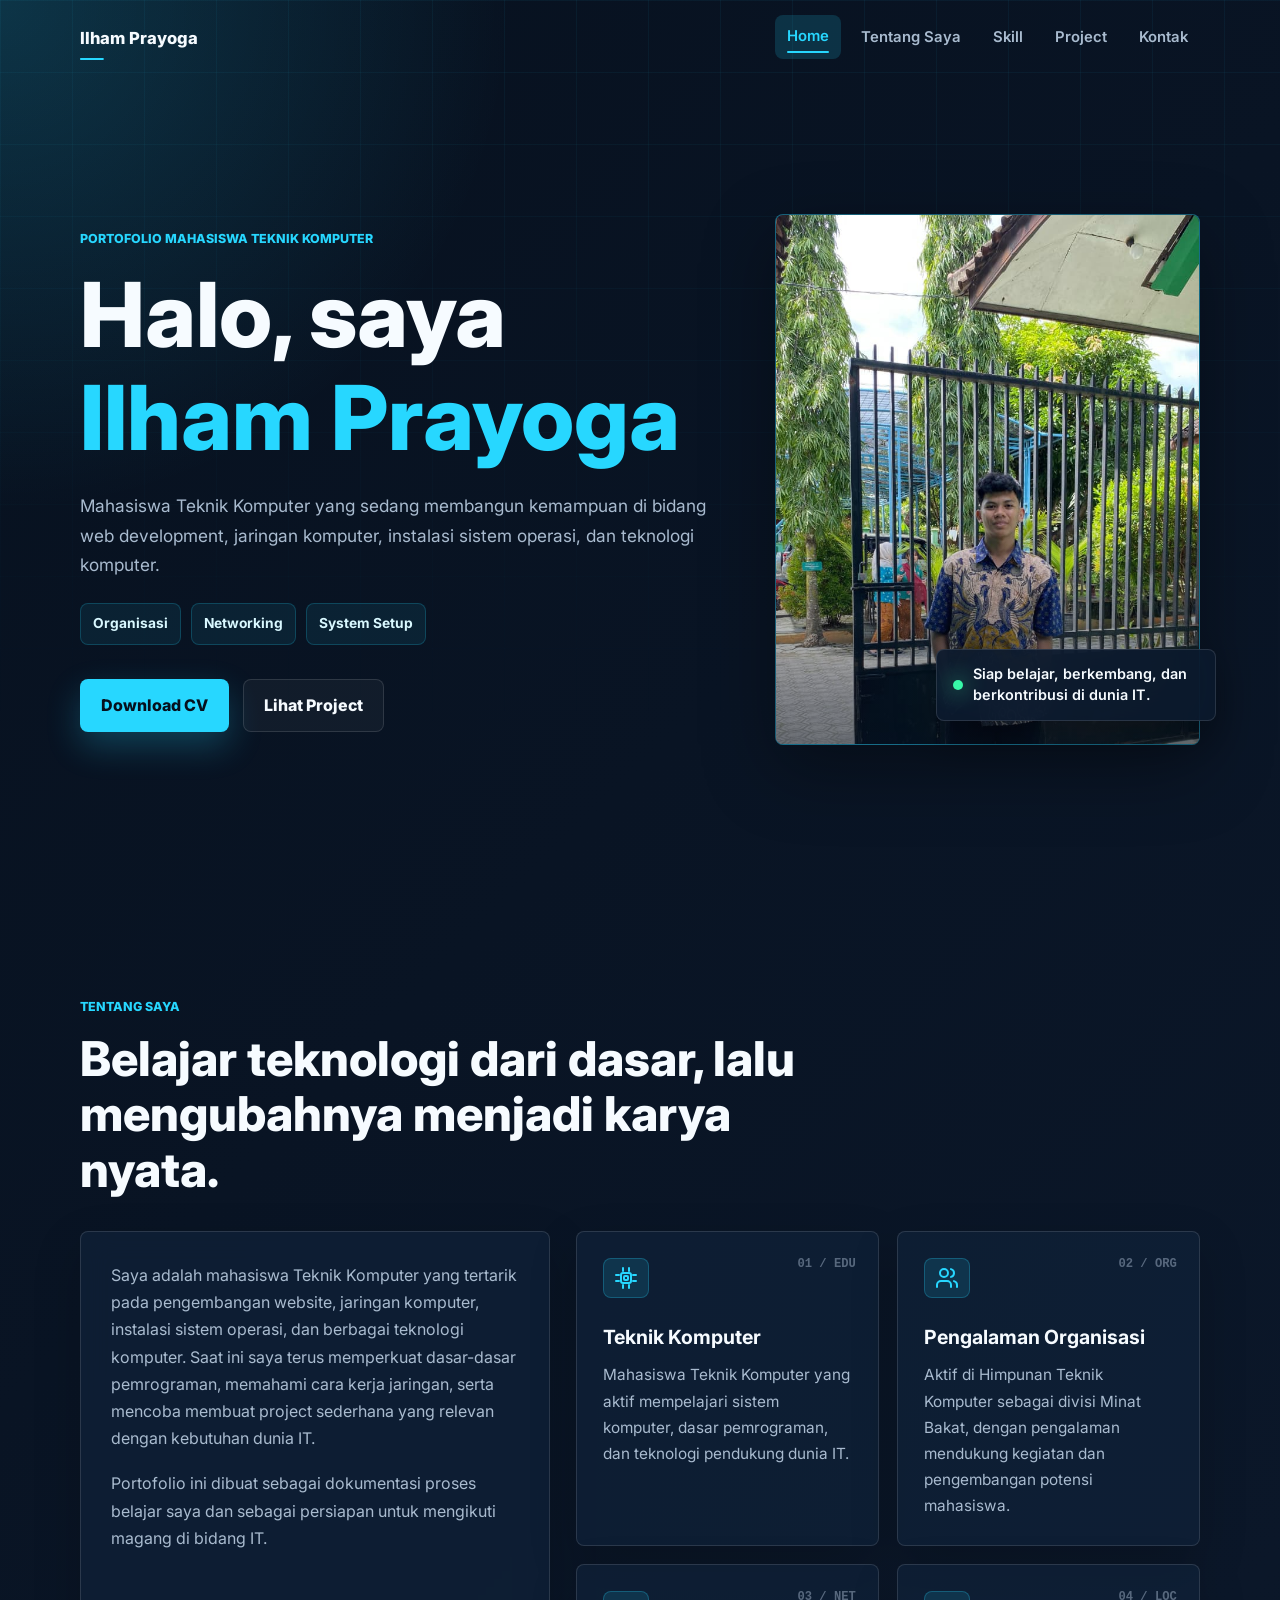
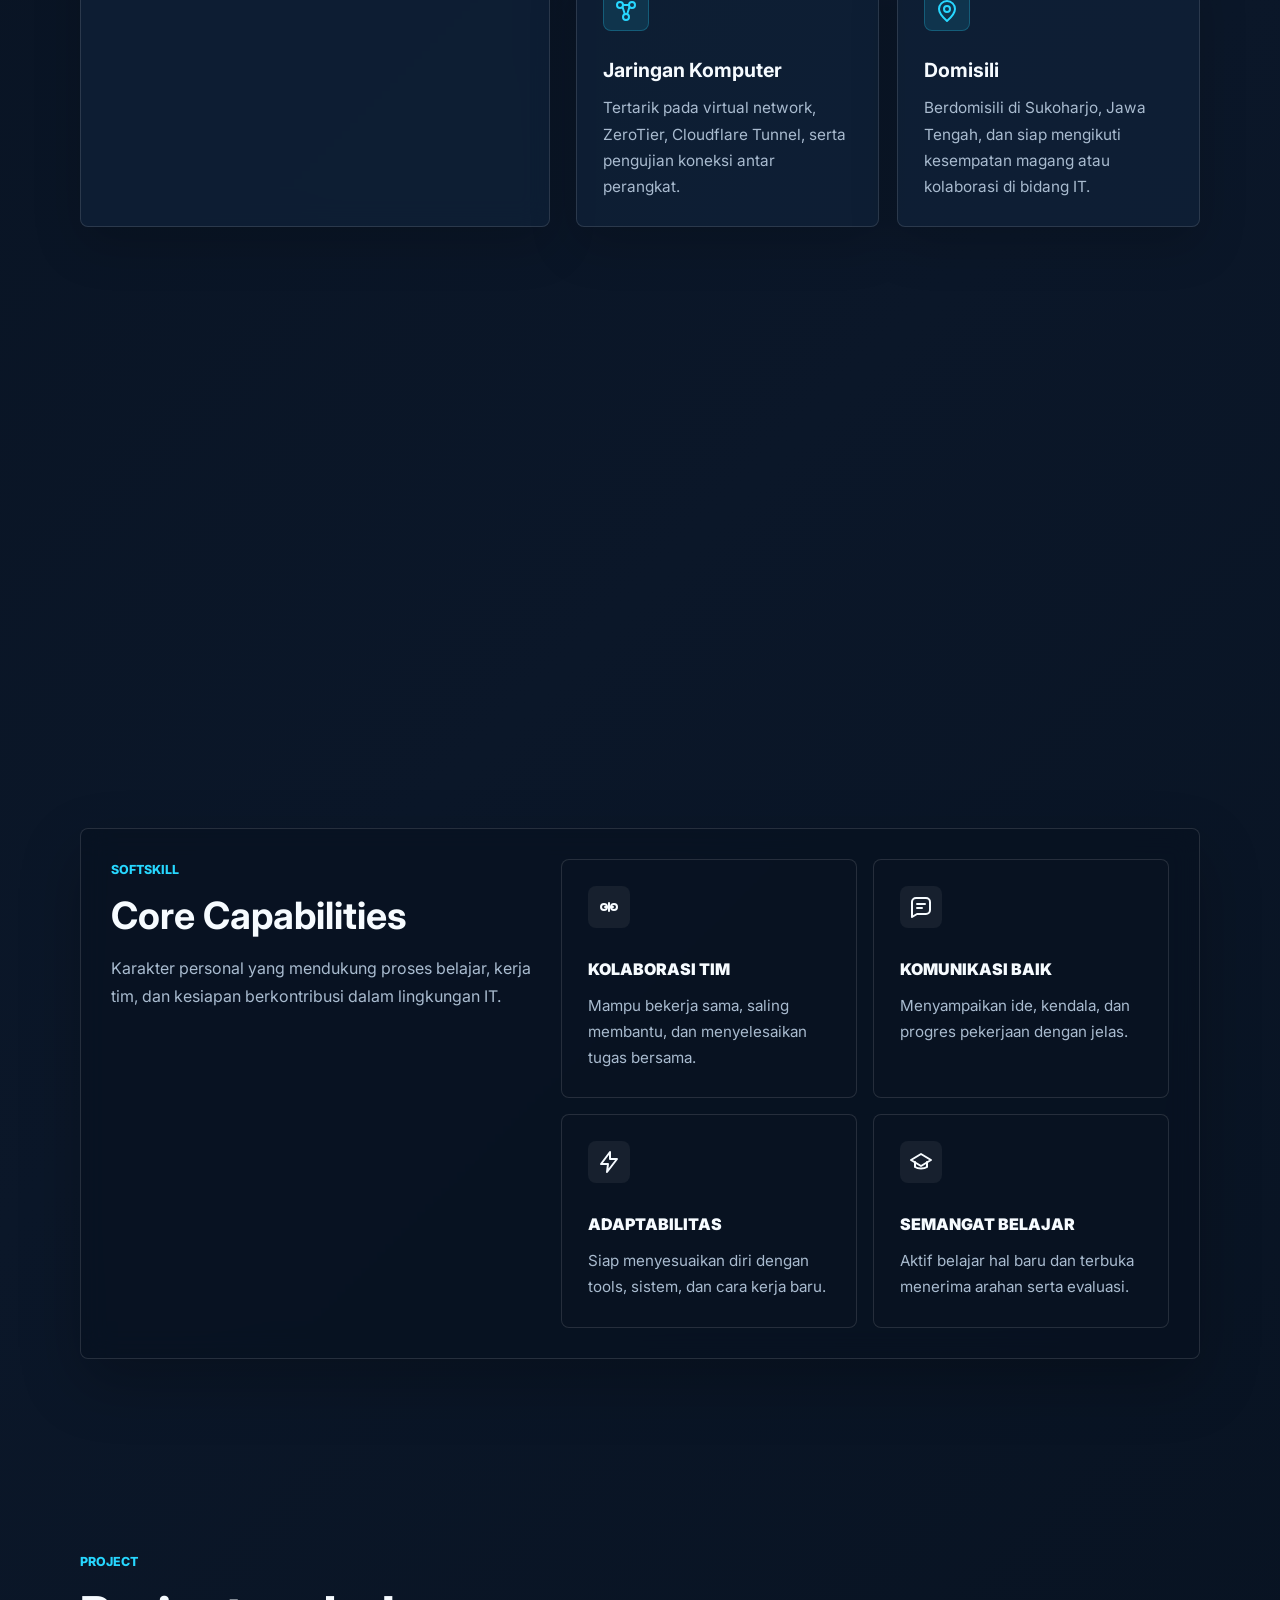
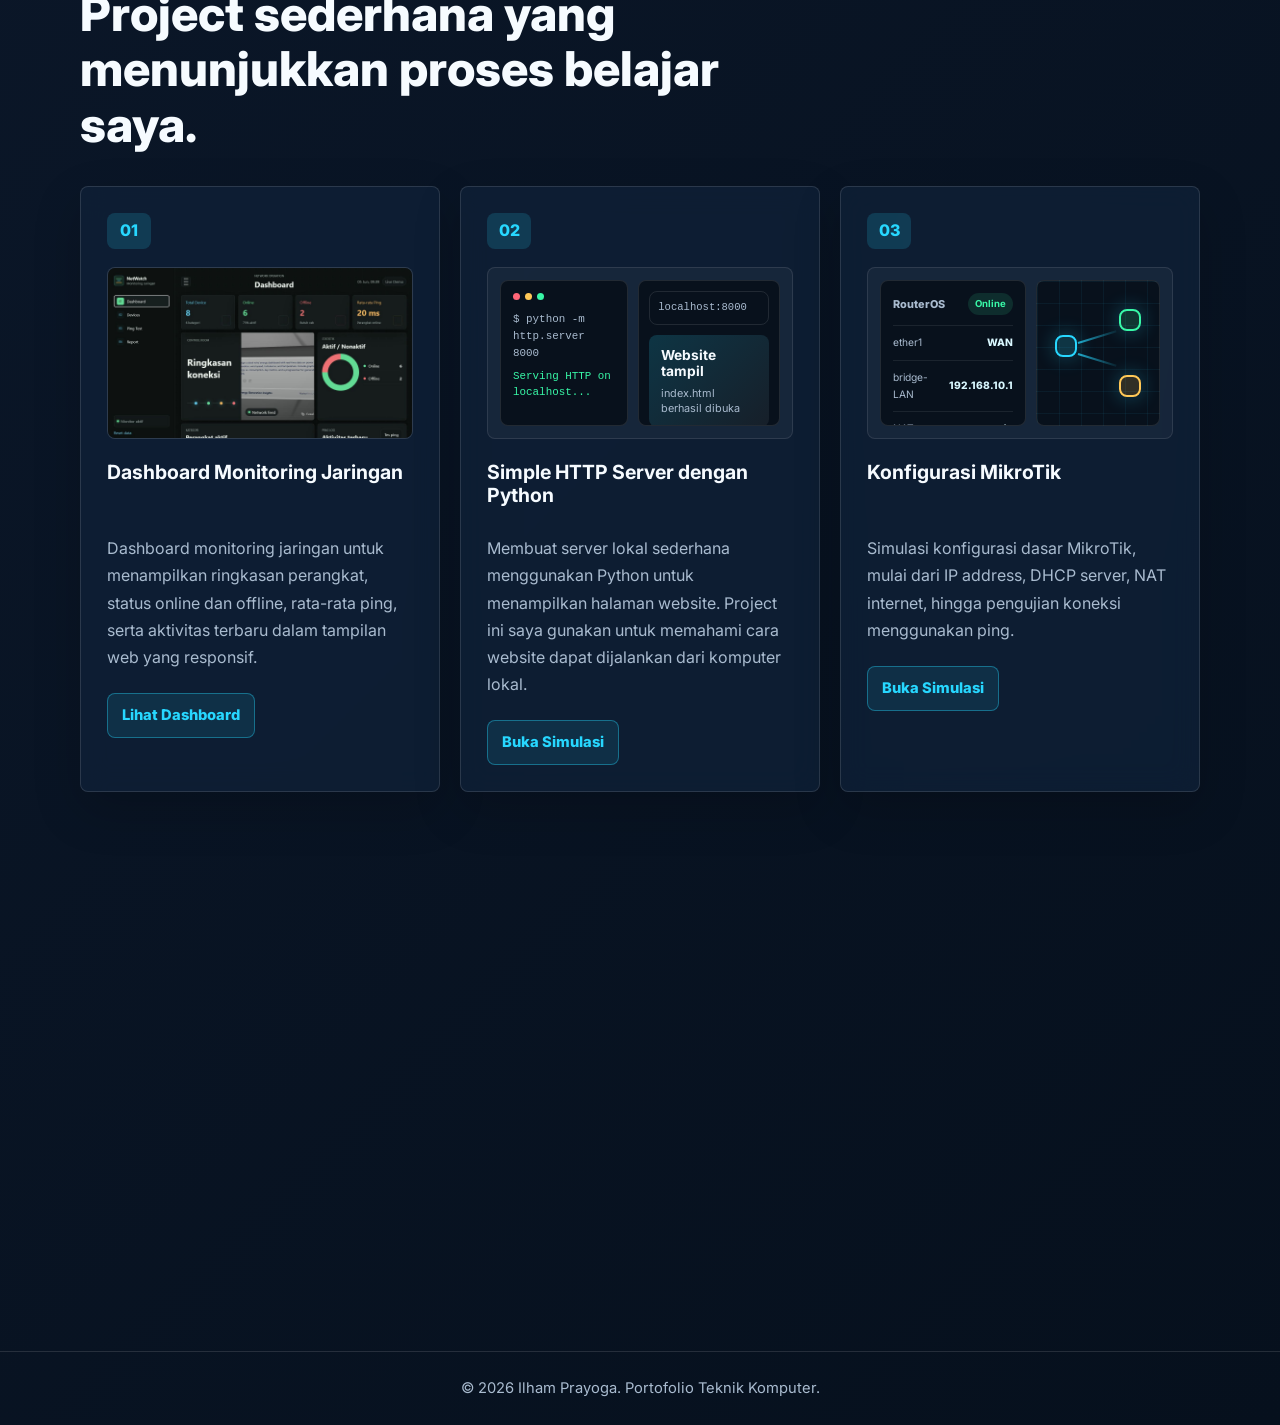
==== commit 985d6708: "Update CV download link in index.html" ====
--- a/index.html
+++ b/index.html
@@ -49,7 +49,7 @@
         </div>
 
         <div class="hero-actions">
-          <a class="btn btn-primary" href="assets/CV%20Ilham%20Prayoga.pdf" download="CV Ilham Prayoga.pdf">Download CV</a>
+          <a class="btn btn-primary" href="assets/Ilham10%Prayoga20%CV.pdf"download="Ilham Prayoga CV.pdf">Download CV</a>
           <a class="btn btn-secondary" href="#project">Lihat Project</a>
         </div>
       </div>
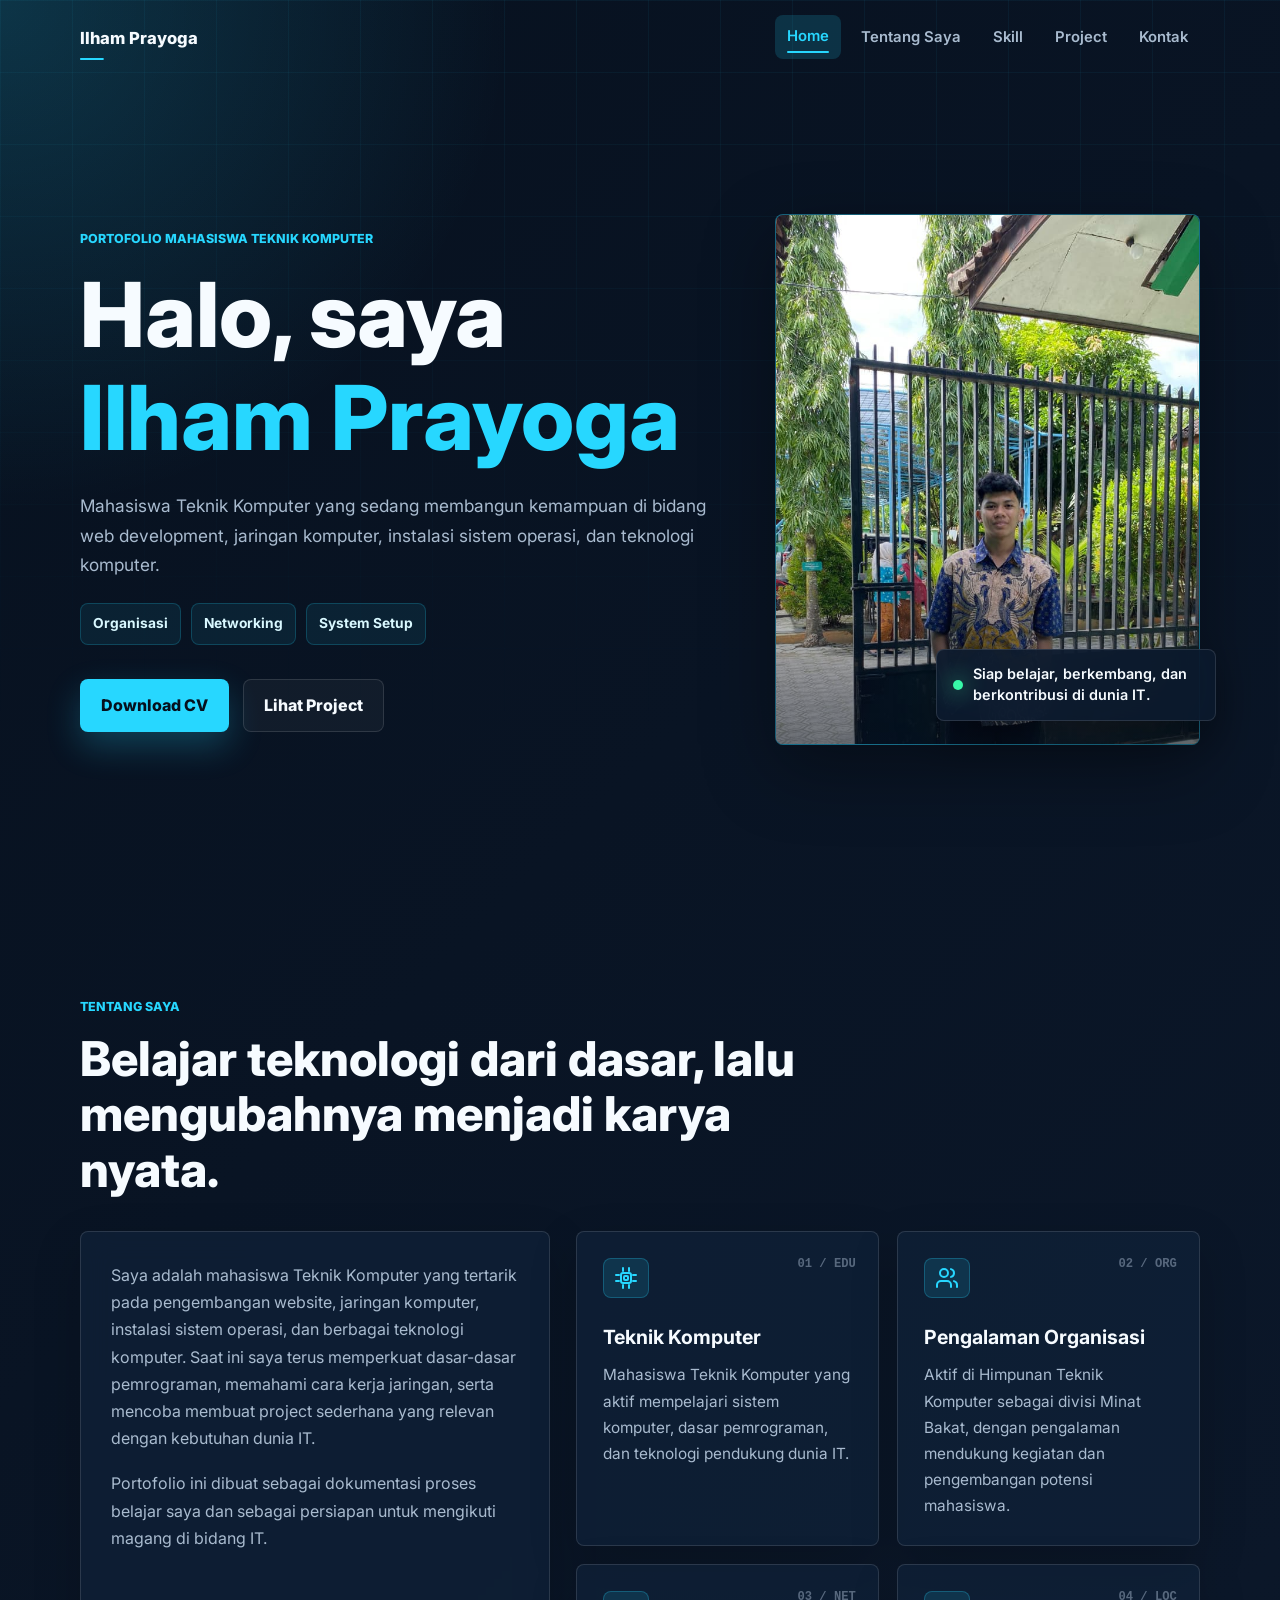
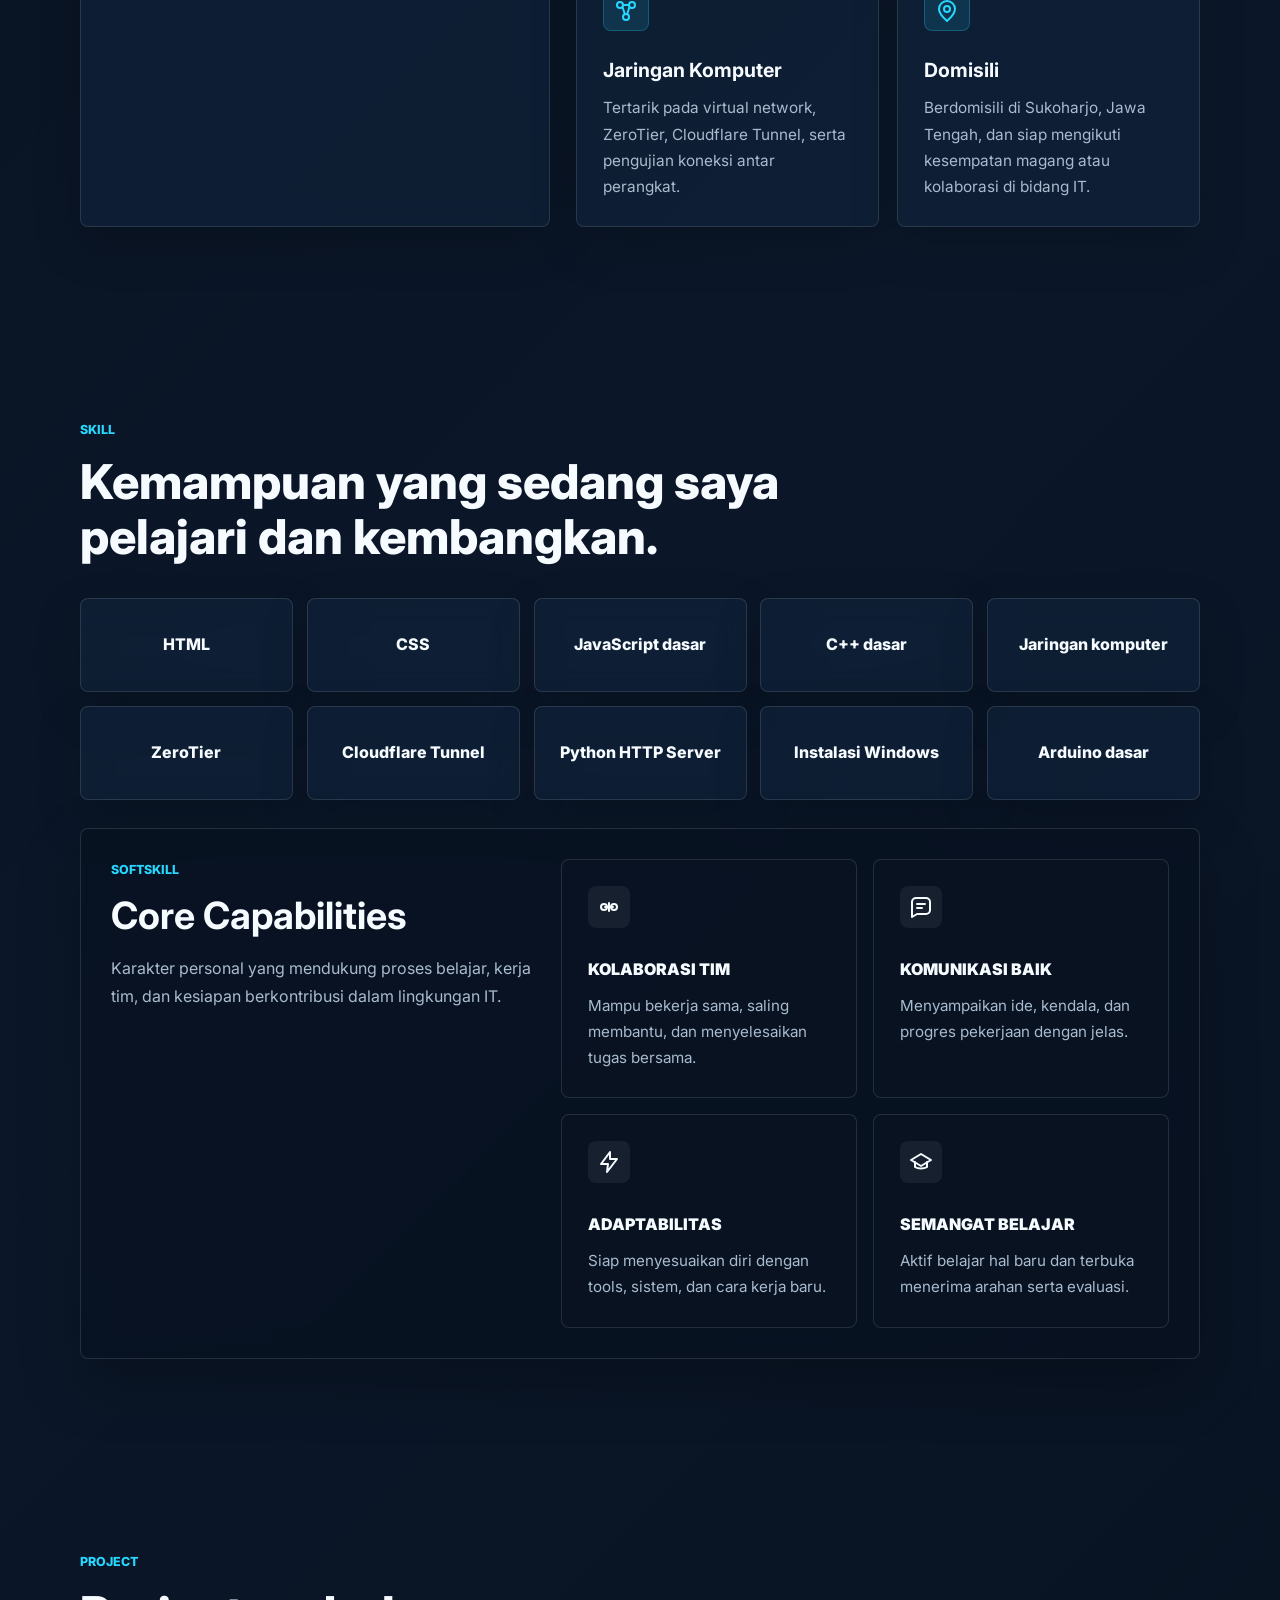
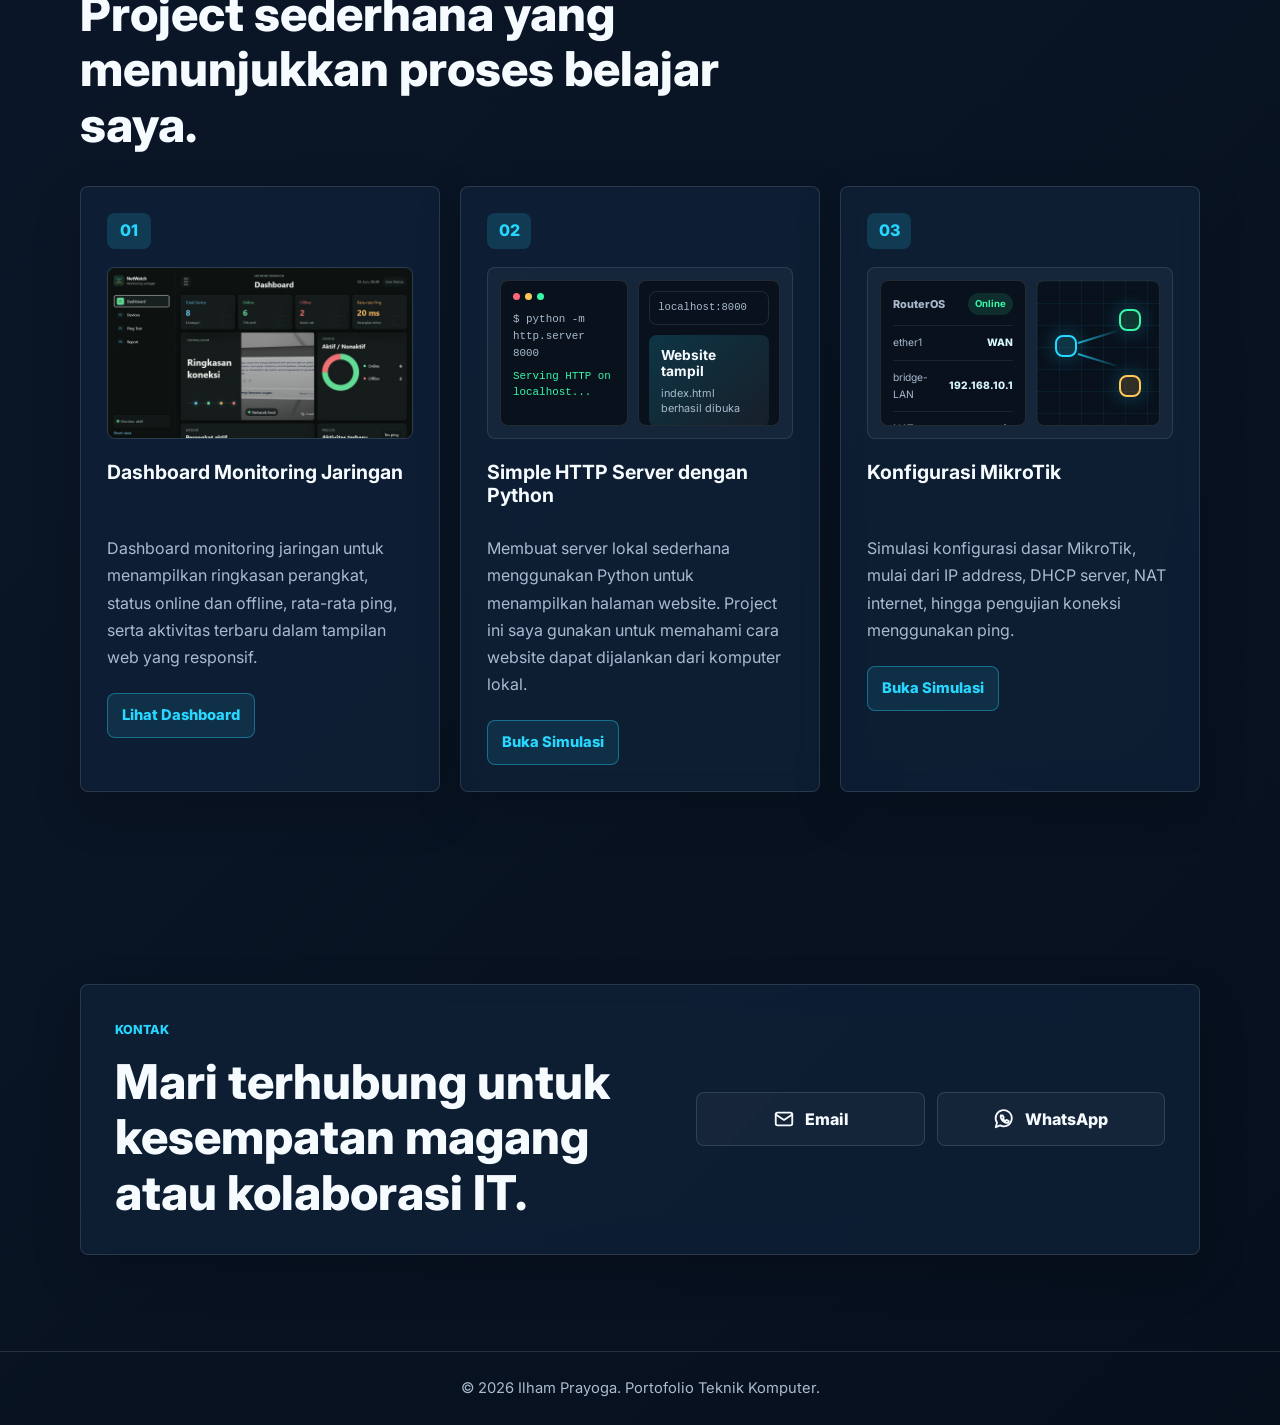
==== commit ec5ccc68: "Update CV download link in index.html" ====
--- a/index.html
+++ b/index.html
@@ -49,7 +49,7 @@
         </div>
 
         <div class="hero-actions">
-          <a class="btn btn-primary" href="assets/Ilham10%Prayoga20%CV.pdf"download="Ilham Prayoga CV.pdf">Download CV</a>
+          <a class="btn btn-primary" href="assets/cv-ilham-prayoga.pdf" download>Download CV</a>
           <a class="btn btn-secondary" href="#project">Lihat Project</a>
         </div>
       </div>
